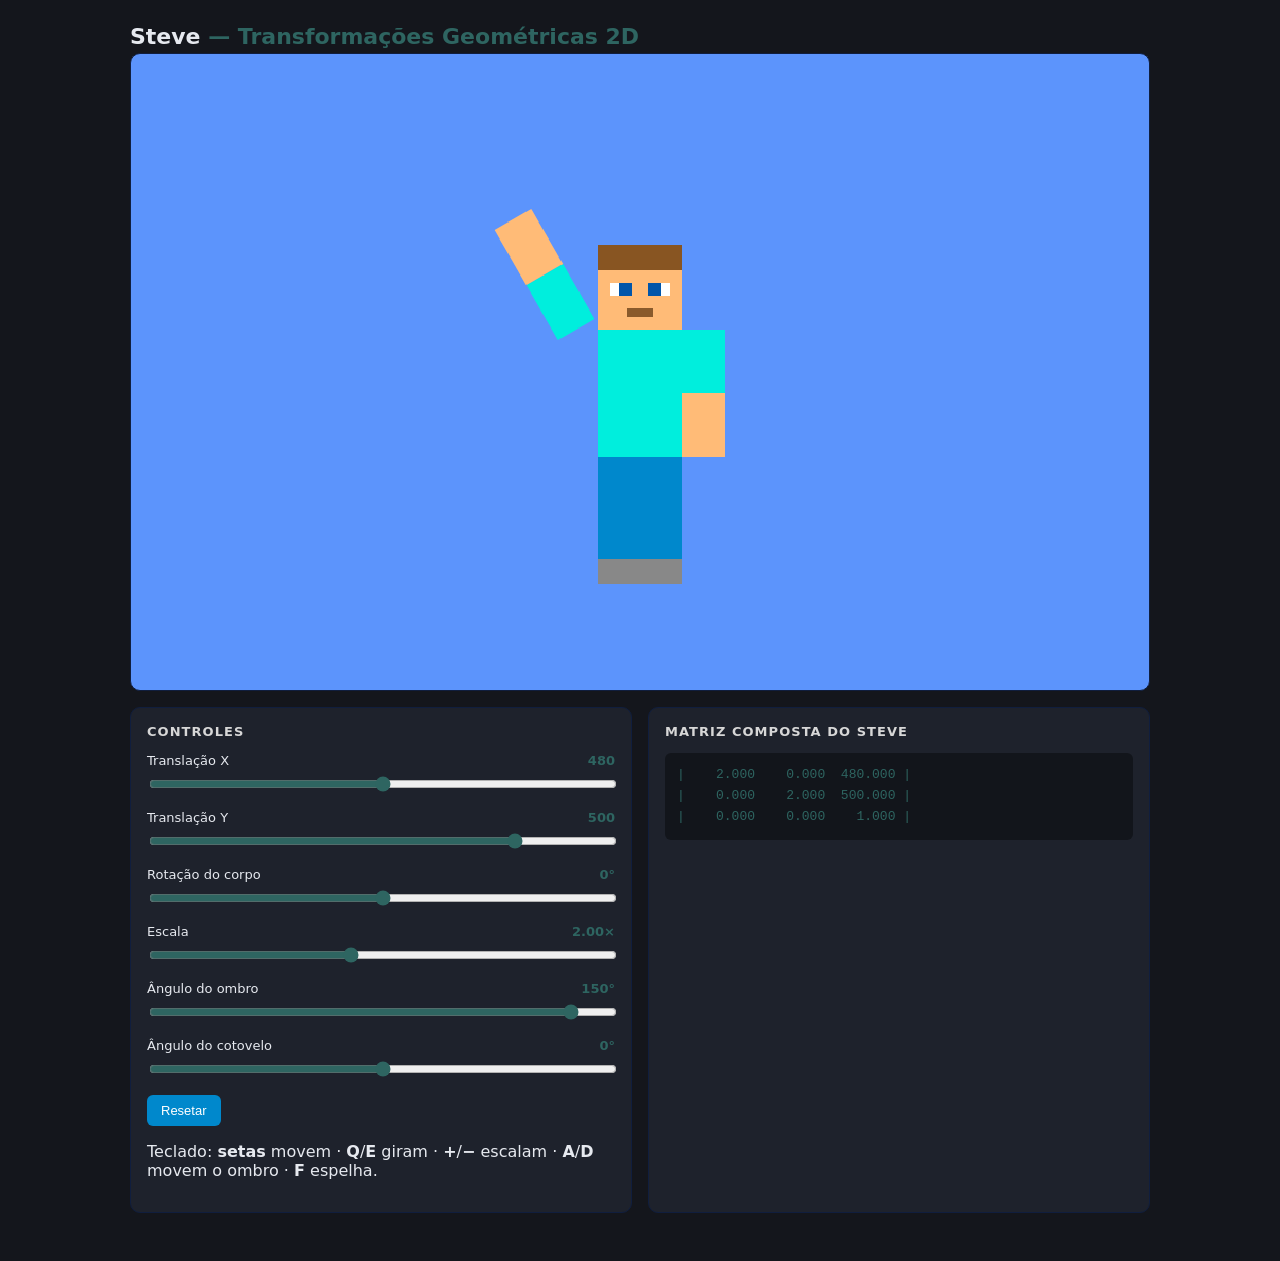
==== index.html @ 73074a7a "Tira a checkbox da reflexao Sai a checkbox e o div que envolvia o botao Resetar, junto com as regras" ====
<!DOCTYPE html>
<html lang="pt-BR">
<head>
<meta charset="UTF-8">
<meta name="viewport" content="width=device-width, initial-scale=1">
<title>Steve — Transformações Geométricas 2D</title>
<link rel="stylesheet" href="css/estilo.css">
</head>
<body>
<div class="wrap">

  <h1>Steve <span>— Transformações Geométricas 2D</span></h1>

  <canvas id="cena" width="960" height="600"></canvas>

  <div class="painel">

    <div class="card">
      <h2>Controles</h2>

      <div class="ctrl">
        <label>Translação X <b id="v-x">480</b></label>
        <input type="range" id="c-x" min="0" max="960" step="1" value="480">
      </div>

      <div class="ctrl">
        <label>Translação Y <b id="v-y">500</b></label>
        <input type="range" id="c-y" min="120" max="600" step="1" value="500">
      </div>

      <div class="ctrl">
        <label>Rotação do corpo <b id="v-r">0°</b></label>
        <input type="range" id="c-r" min="-180" max="180" step="1" value="0">
      </div>

      <div class="ctrl">
        <label>Escala <b id="v-s">2.00×</b></label>
        <input type="range" id="c-s" min="0.5" max="4" step="0.05" value="2">
      </div>

      <div class="ctrl">
        <label>Ângulo do ombro <b id="v-ombro">150°</b></label>
        <input type="range" id="c-ombro" min="-180" max="180" step="1" value="150">
      </div>

      <div class="ctrl">
        <label>Ângulo do cotovelo <b id="v-cotovelo">0°</b></label>
        <input type="range" id="c-cotovelo" min="-90" max="90" step="1" value="0">
      </div>

      <button id="reset">Resetar</button>

      <p class="dica">Teclado: <b>setas</b> movem · <b>Q</b>/<b>E</b> giram · <b>+</b>/<b>−</b> escalam · <b>A</b>/<b>D</b> movem o ombro · <b>F</b> espelha.</p>
    </div>

    <div class="card">
      <h2>Matriz composta do Steve</h2>
      <pre class="matriz" id="matriz">carregando…</pre>
    </div>

  </div>
</div>

<!-- Scripts clássicos, carregados nesta ordem (config primeiro, main por último).
     Não use type="module": módulos ES são bloqueados por CORS no protocolo
     file://, e a entrega exige abrir o index.html sem servidor. -->
<script src="js/config.js"></script>
<script src="js/steve.js"></script>
<script src="js/controles.js"></script>
<script src="js/main.js"></script>
</body>
</html>
---- css/estilo.css ----
* { box-sizing: border-box; }

body {
  margin: 0;
  padding: 24px 16px 48px;
  background: #14161c;
  color: #e6e9ef;
  font-family: "Segoe UI", system-ui, sans-serif;
}

.wrap { max-width: 1020px; margin: 0 auto; }

h1 { font-size: 22px; margin: 0 0 4px; }
h1 span { color: #2e6561; }

canvas {
  display: block;
  width: 100%;
  height: auto;
  border: 1px solid #101e3e;
  border-radius: 10px;
  background: #5c94fc;
  image-rendering: pixelated;
}

.painel {
  display: grid;
  grid-template-columns: 1fr 1fr;
  gap: 16px;
  margin-top: 16px;
}
@media (max-width: 720px) { .painel { grid-template-columns: 1fr; } }

.card {
  background: #1e222c;
  border: 1px solid #101e3e;
  border-radius: 10px;
  padding: 16px;
}
.card h2 {
  font-size: 13px;
  text-transform: uppercase;
  letter-spacing: .08em;
  color: #d7d7d7;
  margin: 0 0 14px;
}

.ctrl { margin-bottom: 14px; }
.ctrl label {
  display: flex;
  justify-content: space-between;
  font-size: 13px;
  margin-bottom: 6px;
}
.ctrl label b { color: #2e6561; font-variant-numeric: tabular-nums; }
input[type=range] { width: 100%; accent-color: #2e6561; }

button {
  background: #0088cc;
  color: #fff;
  border: 0;
  border-radius: 6px;
  padding: 8px 14px;
  font-size: 13px;
  cursor: pointer;
}
button:hover { background: #00a0ee; }

pre.matriz {
  margin: 0;
  font-family: "Cascad", Consolas, monospace;
  font-size: 13px;
  line-height: 1.6;
  color: #2e6561;
  background: #12151b;
  border-radius: 6px;
  padding: 12px;
  overflow-x: auto;
}
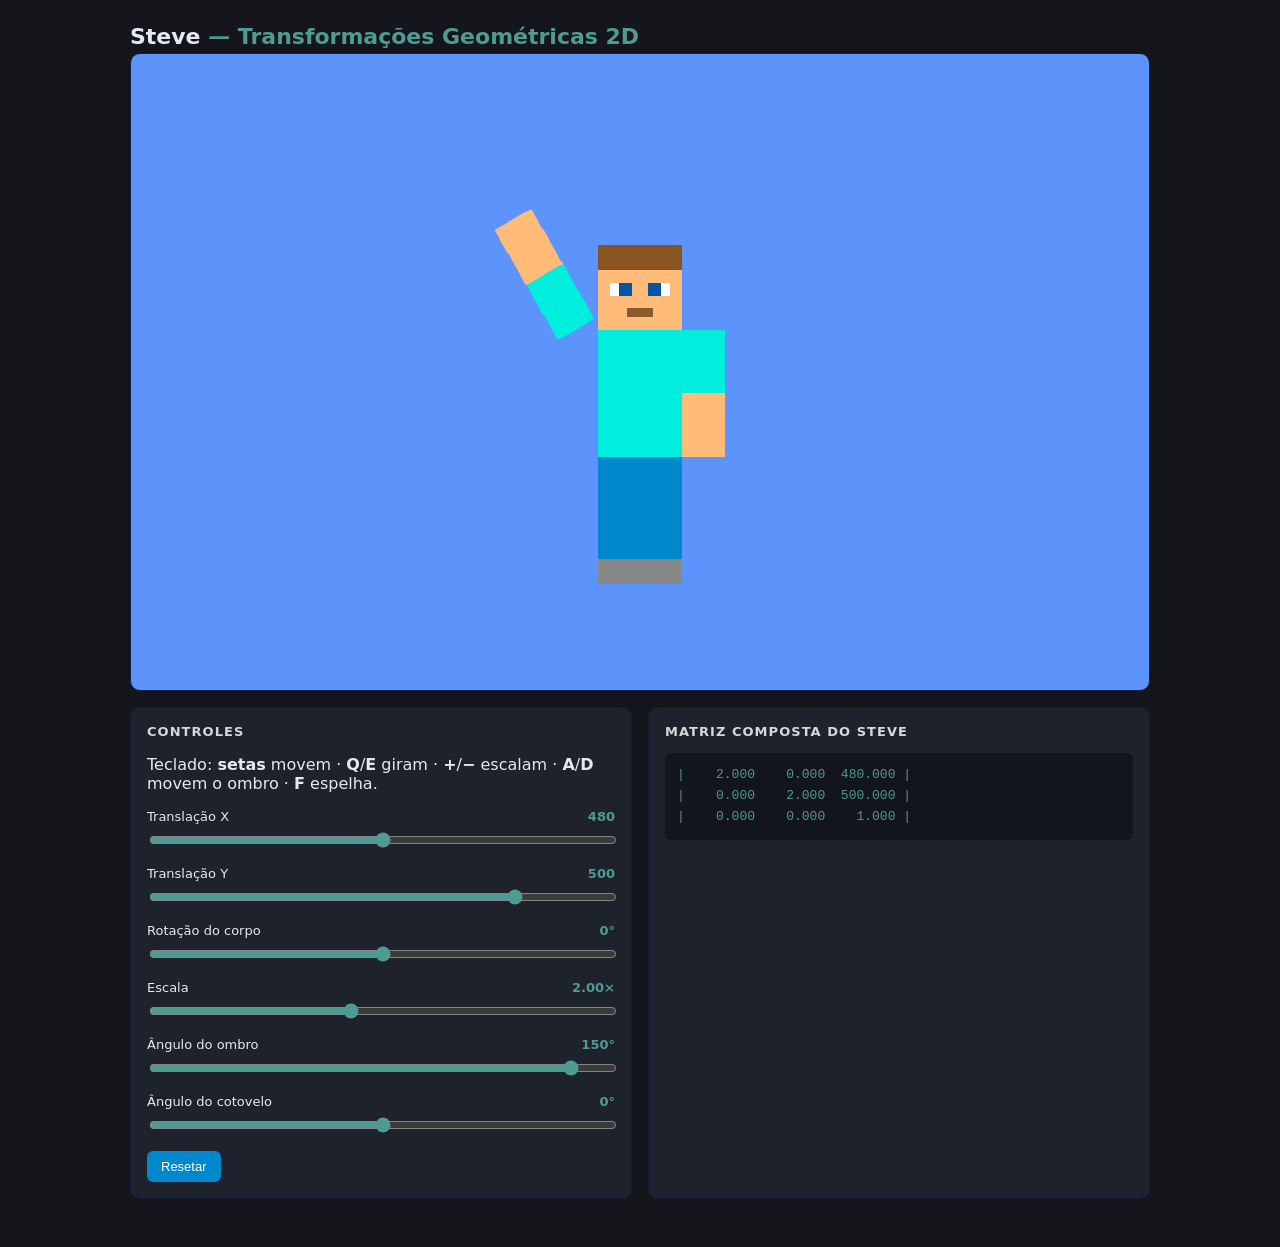
==== commit 5006ce5e: "Move a linha do teclado para o topo do card de controles Estava depois do botao Resetar; passa a fic" ====
--- a/index.html
+++ b/index.html
@@ -17,6 +17,8 @@
 
     <div class="card">
       <h2>Controles</h2>
+
+      <p class="dica">Teclado: <b>setas</b> movem · <b>Q</b>/<b>E</b> giram · <b>+</b>/<b>−</b> escalam · <b>A</b>/<b>D</b> movem o ombro · <b>F</b> espelha.</p>
 
       <div class="ctrl">
         <label>Translação X <b id="v-x">480</b></label>
@@ -49,8 +51,6 @@
       </div>
 
       <button id="reset">Resetar</button>
-
-      <p class="dica">Teclado: <b>setas</b> movem · <b>Q</b>/<b>E</b> giram · <b>+</b>/<b>−</b> escalam · <b>A</b>/<b>D</b> movem o ombro · <b>F</b> espelha.</p>
     </div>
 
     <div class="card">
--- a/css/estilo.css
+++ b/css/estilo.css
@@ -11,7 +11,7 @@
 .wrap { max-width: 1020px; margin: 0 auto; }
 
 h1 { font-size: 22px; margin: 0 0 4px; }
-h1 span { color: #2e6561; }
+h1 span { color: #4f9a92; }
 
 canvas {
   display: block;
@@ -52,8 +52,8 @@
   font-size: 13px;
   margin-bottom: 6px;
 }
-.ctrl label b { color: #2e6561; font-variant-numeric: tabular-nums; }
-input[type=range] { width: 100%; accent-color: #2e6561; }
+.ctrl label b { color: #4f9a92; font-variant-numeric: tabular-nums; }
+input[type=range] { width: 100%; accent-color: #4f9a92; }
 
 button {
   background: #0088cc;
@@ -68,10 +68,9 @@
 
 pre.matriz {
   margin: 0;
-  font-family: "Cascad", Consolas, monospace;
   font-size: 13px;
   line-height: 1.6;
-  color: #2e6561;
+  color: #4f9a92;
   background: #12151b;
   border-radius: 6px;
   padding: 12px;
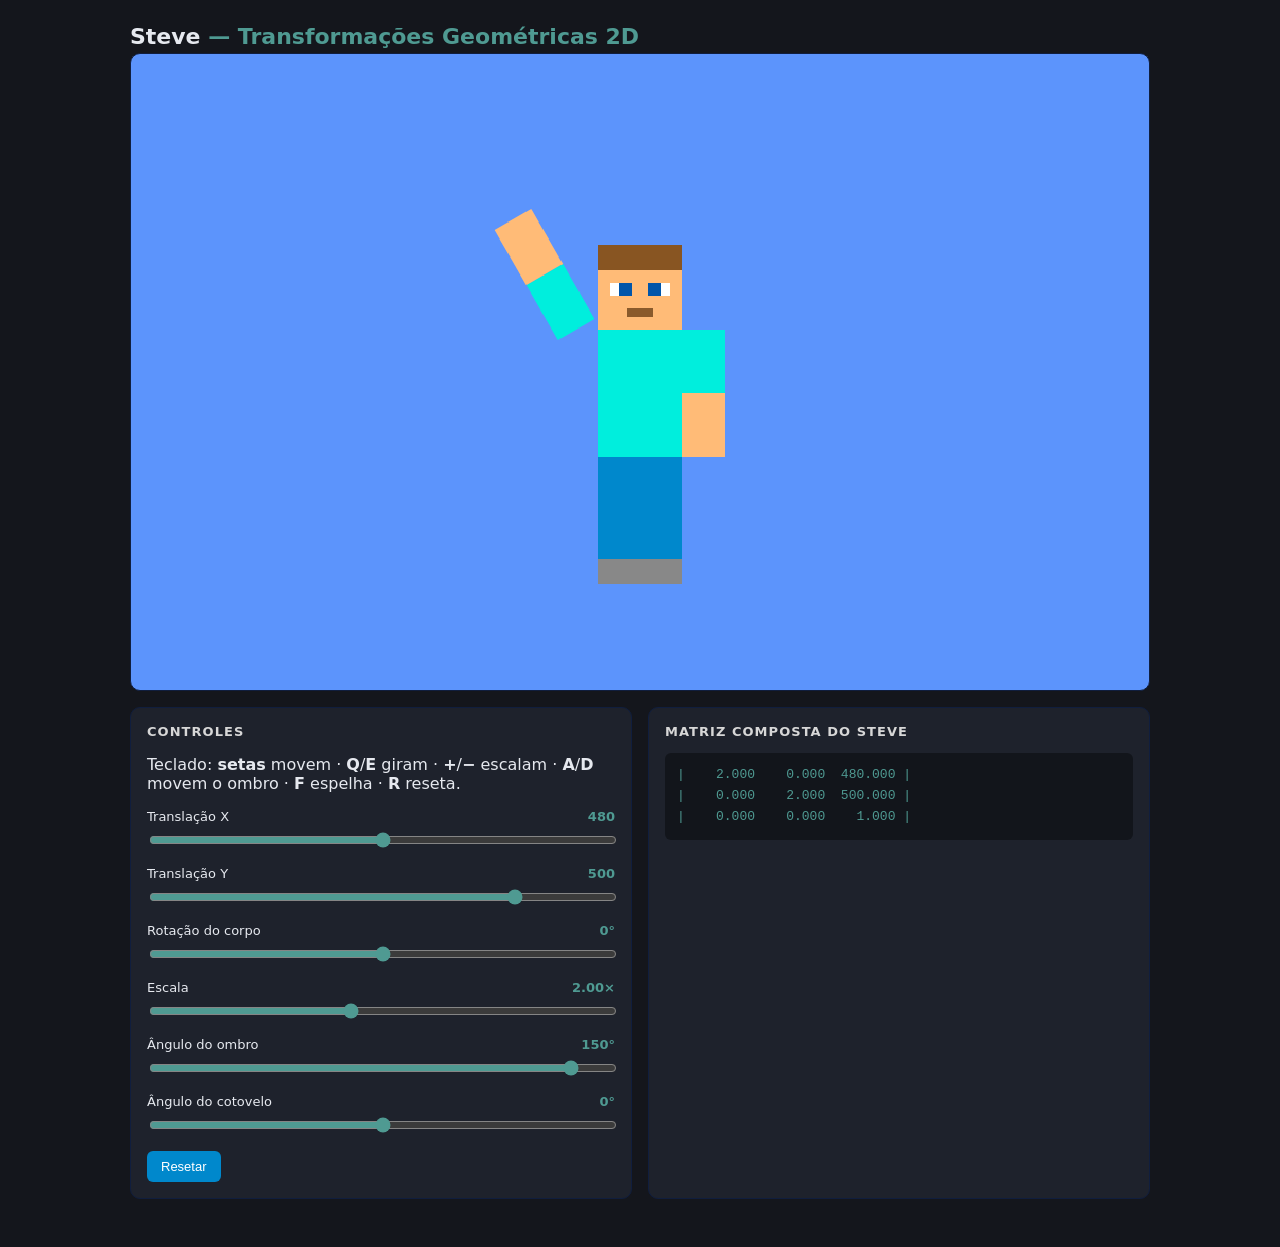
==== commit ed546ddf: "Adiciona a tecla R para resetar Mesma tecla do exemplo-nota10 do professor, que usa R para voltar ca" ====
--- a/index.html
+++ b/index.html
@@ -18,7 +18,7 @@
     <div class="card">
       <h2>Controles</h2>
 
-      <p class="dica">Teclado: <b>setas</b> movem · <b>Q</b>/<b>E</b> giram · <b>+</b>/<b>−</b> escalam · <b>A</b>/<b>D</b> movem o ombro · <b>F</b> espelha.</p>
+      <p class="dica">Teclado: <b>setas</b> movem · <b>Q</b>/<b>E</b> giram · <b>+</b>/<b>−</b> escalam · <b>A</b>/<b>D</b> movem o ombro · <b>F</b> espelha · <b>R</b> reseta.</p>
 
       <div class="ctrl">
         <label>Translação X <b id="v-x">480</b></label>
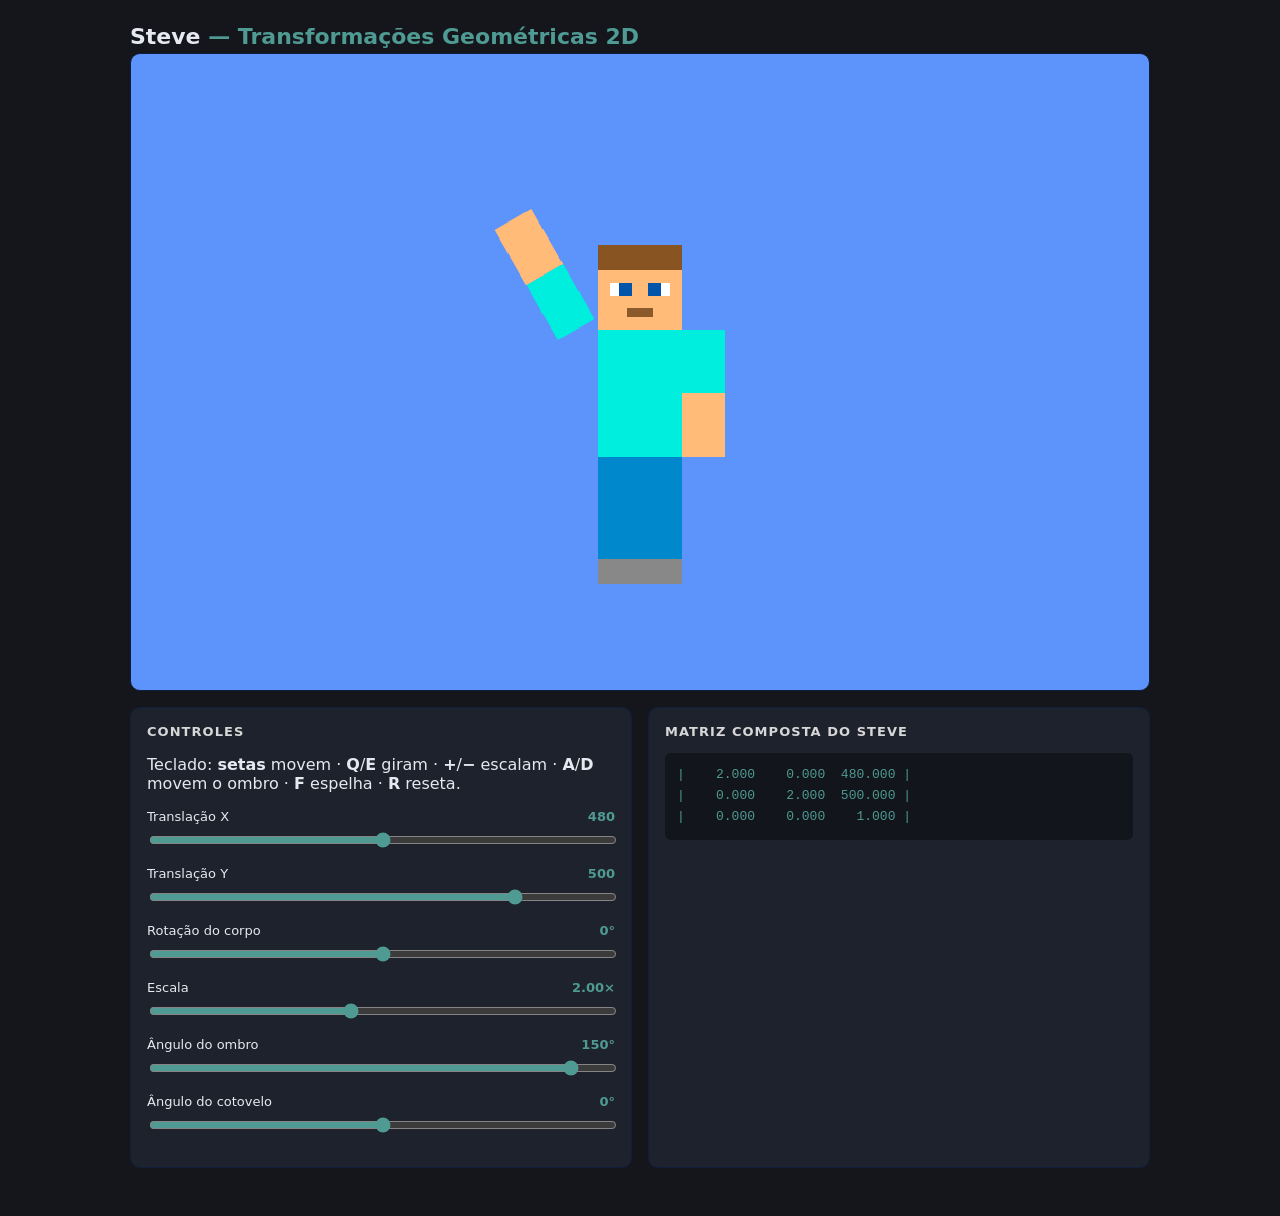
==== commit 1abcd973: "Remove o botao Resetar O reset agora e so pela tecla R. Saem tambem as regras button e button:hover " ====
--- a/index.html
+++ b/index.html
@@ -50,7 +50,6 @@
         <input type="range" id="c-cotovelo" min="-90" max="90" step="1" value="0">
       </div>
 
-      <button id="reset">Resetar</button>
     </div>
 
     <div class="card">
--- a/css/estilo.css
+++ b/css/estilo.css
@@ -55,17 +55,6 @@
 .ctrl label b { color: #4f9a92; font-variant-numeric: tabular-nums; }
 input[type=range] { width: 100%; accent-color: #4f9a92; }
 
-button {
-  background: #0088cc;
-  color: #fff;
-  border: 0;
-  border-radius: 6px;
-  padding: 8px 14px;
-  font-size: 13px;
-  cursor: pointer;
-}
-button:hover { background: #00a0ee; }
-
 pre.matriz {
   margin: 0;
   font-size: 13px;
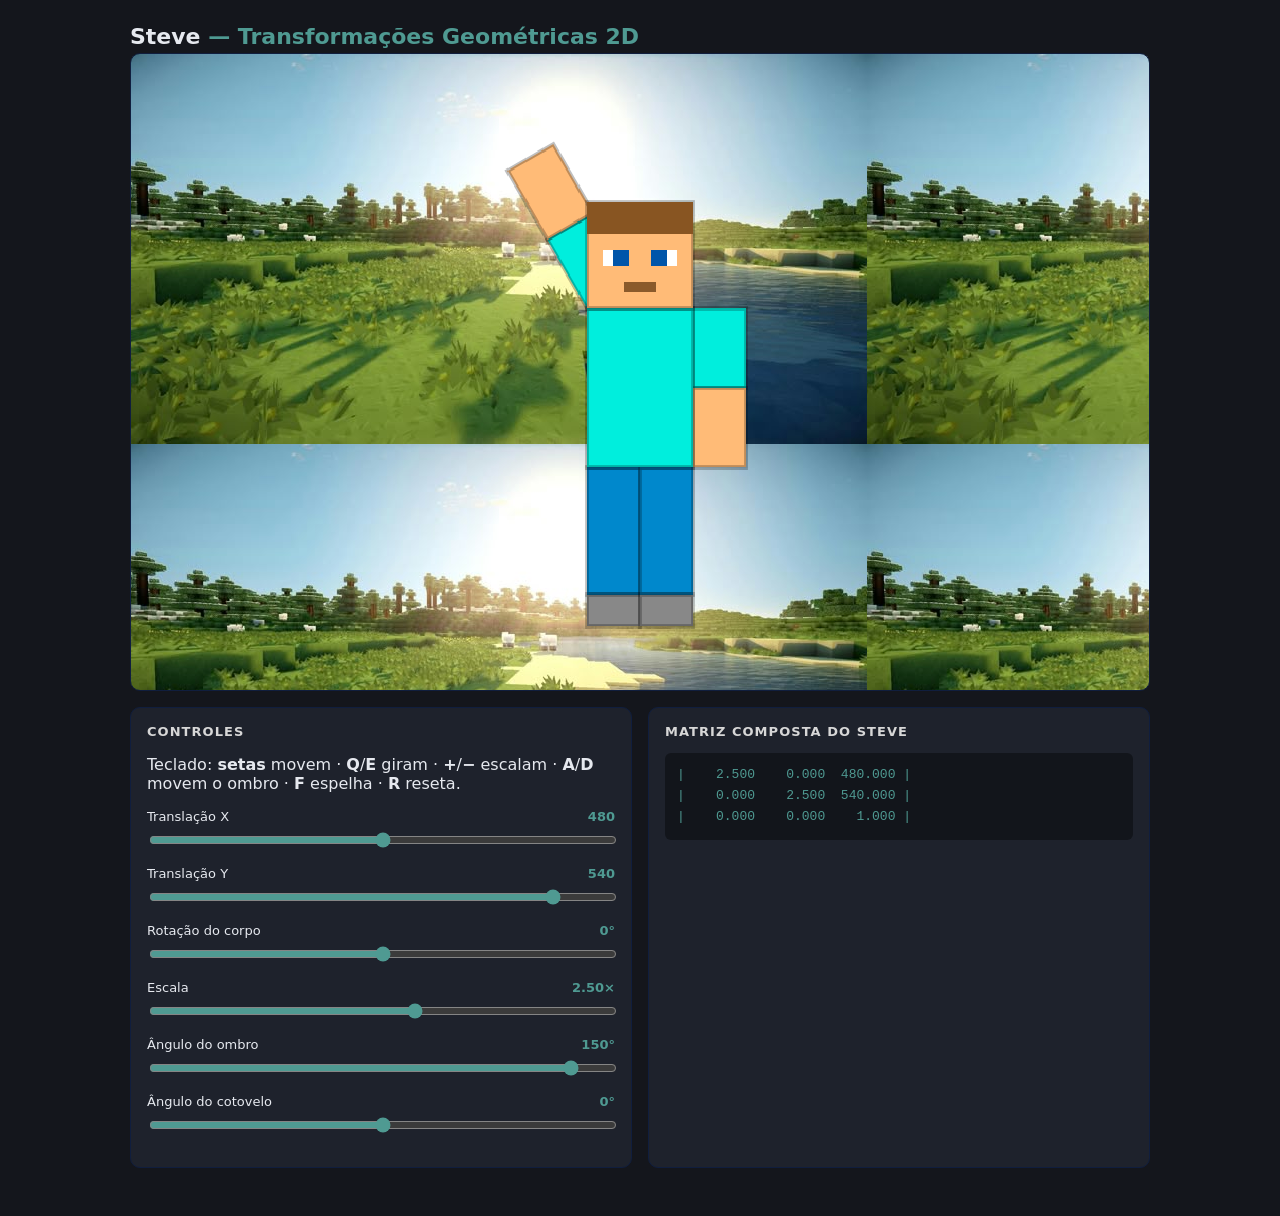
==== commit e5e62442: "Corrige o braco solto e melhora a leitura do Steve O pivo do ombro estava no centro do braco (-30). " ====
--- a/index.html
+++ b/index.html
@@ -18,7 +18,7 @@
     <div class="card">
       <h2>Controles</h2>
 
-      <p class="dica">Teclado: <b>setas</b> movem · <b>Q</b>/<b>E</b> giram · <b>+</b>/<b>−</b> escalam · <b>A</b>/<b>D</b> movem o ombro · <b>F</b> espelha · <b>R</b> reseta.</p>
+      <p>Teclado: <b>setas</b> movem · <b>Q</b>/<b>E</b> giram · <b>+</b>/<b>−</b> escalam · <b>A</b>/<b>D</b> movem o ombro · <b>F</b> espelha · <b>R</b> reseta.</p>
 
       <div class="ctrl">
         <label>Translação X <b id="v-x">480</b></label>
@@ -26,8 +26,8 @@
       </div>
 
       <div class="ctrl">
-        <label>Translação Y <b id="v-y">500</b></label>
-        <input type="range" id="c-y" min="120" max="600" step="1" value="500">
+        <label>Translação Y <b id="v-y">540</b></label>
+        <input type="range" id="c-y" min="120" max="600" step="1" value="540">
       </div>
 
       <div class="ctrl">
@@ -36,8 +36,8 @@
       </div>
 
       <div class="ctrl">
-        <label>Escala <b id="v-s">2.00×</b></label>
-        <input type="range" id="c-s" min="0.5" max="4" step="0.05" value="2">
+        <label>Escala <b id="v-s">2.50×</b></label>
+        <input type="range" id="c-s" min="0.5" max="4" step="0.05" value="2.5">
       </div>
 
       <div class="ctrl">
@@ -60,9 +60,6 @@
   </div>
 </div>
 
-<!-- Scripts clássicos, carregados nesta ordem (config primeiro, main por último).
-     Não use type="module": módulos ES são bloqueados por CORS no protocolo
-     file://, e a entrega exige abrir o index.html sem servidor. -->
 <script src="js/config.js"></script>
 <script src="js/steve.js"></script>
 <script src="js/controles.js"></script>
--- a/css/estilo.css
+++ b/css/estilo.css
@@ -19,7 +19,8 @@
   height: auto;
   border: 1px solid #101e3e;
   border-radius: 10px;
-  background: #5c94fc;
+  background-image: linear-gradient(black, white);
+  background-image: url("cenario-steve.jpg");
   image-rendering: pixelated;
 }
 
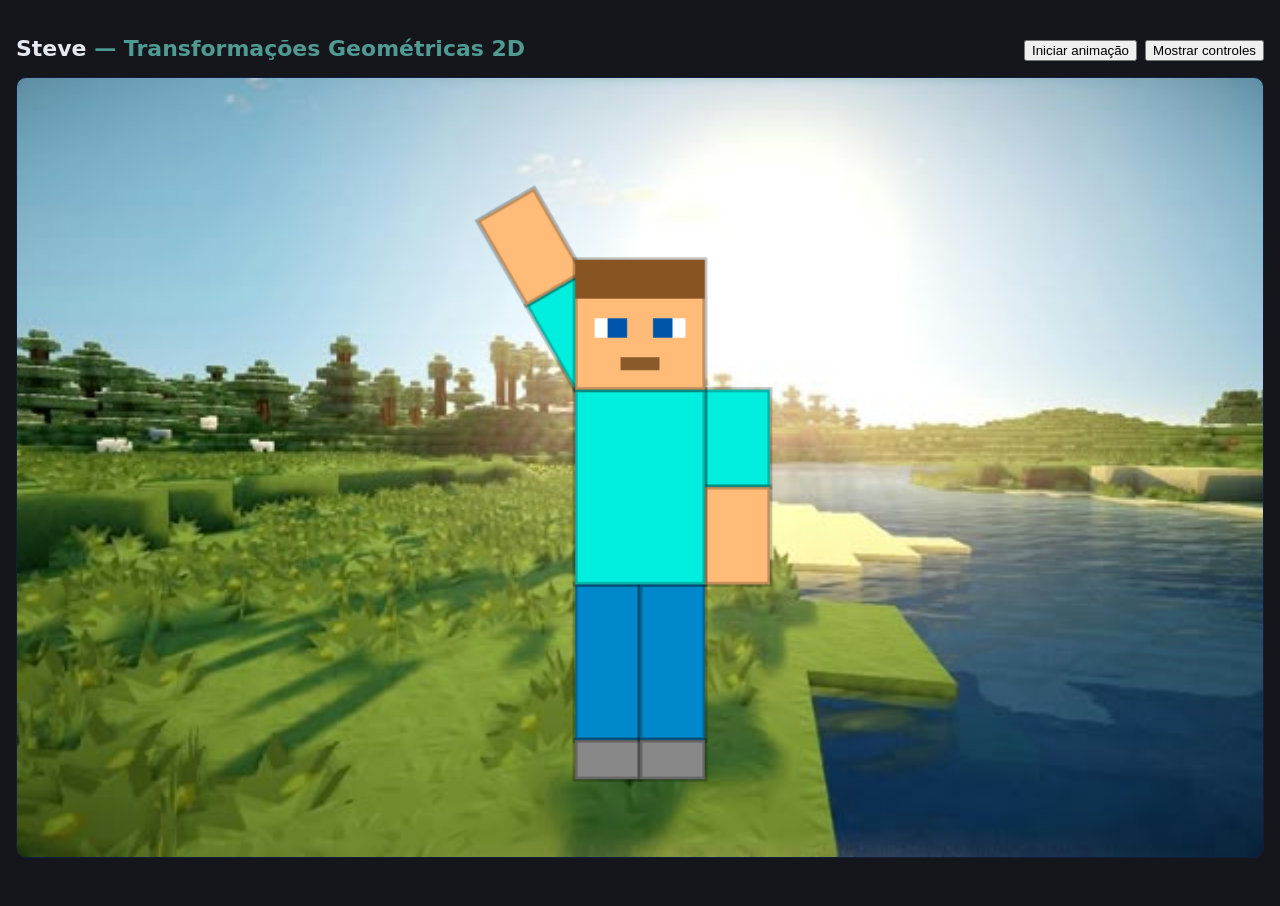
==== commit 740ca196: "ajeitar layout do site, adicionar botoes pra mostrar e esconder controles" ====
--- a/index.html
+++ b/index.html
@@ -9,60 +9,72 @@
 <body>
 <div class="wrap">
 
-  <h1>Steve <span>— Transformações Geométricas 2D</span></h1>
+  <header>
+    <h1>Steve <span>— Transformações Geométricas 2D</span></h1>
+    <div id="buttons">
+      <button type="button" id="play-button">Iniciar animação</button>
+      <button type="button" id="controls-toggle">Mostrar controles</button>
+    </div>
+  </header>
 
-  <canvas id="cena" width="960" height="600"></canvas>
+  <main>
+    <canvas id="cena" width="960" height="600"></canvas>
 
-  <div class="painel">
+    <div id="painel-wrapper">
+      <div class="painel">
 
-    <div class="card">
-      <h2>Controles</h2>
+        <div class="card">
+          <h2>Controles</h2>
 
-      <p>Teclado: <b>setas</b> movem · <b>Q</b>/<b>E</b> giram · <b>+</b>/<b>−</b> escalam · <b>A</b>/<b>D</b> movem o ombro · <b>F</b> espelha · <b>R</b> reseta.</p>
+          <p>Teclado: <b>setas</b> movem · <b>Q</b>/<b>E</b> giram · <b>+</b>/<b>−</b> escalam · <b>A</b>/<b>D</b> movem o ombro · <b>F</b> espelha · <b>R</b> reseta.</p>
 
-      <div class="ctrl">
-        <label>Translação X <b id="v-x">480</b></label>
-        <input type="range" id="c-x" min="0" max="960" step="1" value="480">
+          <div class="ctrl">
+            <label>Translação X <b id="v-x">480</b></label>
+            <input type="range" id="c-x" min="0" max="960" step="1" value="480">
+          </div>
+
+          <div class="ctrl">
+            <label>Translação Y <b id="v-y">540</b></label>
+            <input type="range" id="c-y" min="120" max="600" step="1" value="540">
+          </div>
+
+          <div class="ctrl">
+            <label>Rotação do corpo <b id="v-r">0°</b></label>
+            <input type="range" id="c-r" min="-180" max="180" step="1" value="0">
+          </div>
+
+          <div class="ctrl">
+            <label>Escala <b id="v-s">2.50×</b></label>
+            <input type="range" id="c-s" min="0.5" max="4" step="0.05" value="2.5">
+          </div>
+
+          <div class="ctrl">
+            <label>Ângulo do ombro <b id="v-ombro">150°</b></label>
+            <input type="range" id="c-ombro" min="-180" max="180" step="1" value="150">
+          </div>
+
+          <div class="ctrl">
+            <label>Ângulo do cotovelo <b id="v-cotovelo">0°</b></label>
+            <input type="range" id="c-cotovelo" min="-90" max="90" step="1" value="0">
+          </div>
+
+        </div>
+
+        <div class="card">
+          <h2>Matriz composta do Steve</h2>
+          <pre class="matriz" id="matriz">carregando…</pre>
+        </div>
+
       </div>
-
-      <div class="ctrl">
-        <label>Translação Y <b id="v-y">540</b></label>
-        <input type="range" id="c-y" min="120" max="600" step="1" value="540">
-      </div>
-
-      <div class="ctrl">
-        <label>Rotação do corpo <b id="v-r">0°</b></label>
-        <input type="range" id="c-r" min="-180" max="180" step="1" value="0">
-      </div>
-
-      <div class="ctrl">
-        <label>Escala <b id="v-s">2.50×</b></label>
-        <input type="range" id="c-s" min="0.5" max="4" step="0.05" value="2.5">
-      </div>
-
-      <div class="ctrl">
-        <label>Ângulo do ombro <b id="v-ombro">150°</b></label>
-        <input type="range" id="c-ombro" min="-180" max="180" step="1" value="150">
-      </div>
-
-      <div class="ctrl">
-        <label>Ângulo do cotovelo <b id="v-cotovelo">0°</b></label>
-        <input type="range" id="c-cotovelo" min="-90" max="90" step="1" value="0">
-      </div>
-
     </div>
-
-    <div class="card">
-      <h2>Matriz composta do Steve</h2>
-      <pre class="matriz" id="matriz">carregando…</pre>
-    </div>
-
-  </div>
+  </main>
 </div>
 
 <script src="js/config.js"></script>
 <script src="js/steve.js"></script>
 <script src="js/controles.js"></script>
 <script src="js/main.js"></script>
+<!-- <script src="js/animacao.js" type="module"></script> -->
+<script src="js/botoes.js"></script>
 </body>
 </html>
--- a/css/estilo.css
+++ b/css/estilo.css
@@ -8,10 +8,39 @@
   font-family: "Segoe UI", system-ui, sans-serif;
 }
 
-.wrap { max-width: 1020px; margin: 0 auto; }
+.wrap { max-width: 1280px; margin: 0 auto; }
+
+header {
+  display: flex;
+  align-items: center;
+  justify-content: space-between;
+  position: sticky;
+  top: 0;
+  z-index: 10;
+  background: #14161c;
+  padding: 12px 0;
+}
+
+header button {
+  cursor: pointer;
+}
+
+#buttons {
+  display: flex;
+  flex-direction: row;
+  gap: 0.5rem;
+}
 
 h1 { font-size: 22px; margin: 0 0 4px; }
 h1 span { color: #4f9a92; }
+
+main {
+  display: flex;
+  flex-direction: row;
+  align-items: flex-start;
+  gap: 20px;
+  max-height: calc(100vh - 100px);
+}
 
 canvas {
   display: block;
@@ -19,24 +48,70 @@
   height: auto;
   border: 1px solid #101e3e;
   border-radius: 10px;
-  background-image: linear-gradient(black, white);
   background-image: url("cenario-steve.jpg");
-  image-rendering: pixelated;
+  background-size: cover;
+  background-position: center;
+  background-repeat: no-repeat;
+  flex: 1;
+  min-width: 0;
+  position: sticky;
+  top: 80px;
 }
 
 .painel {
-  display: grid;
-  grid-template-columns: 1fr 1fr;
+  display: flex;
+  flex-direction: column;
   gap: 16px;
-  margin-top: 16px;
+  width: 100%;
+  height: 100%;
+  overflow-y: auto;
+  padding-right: 4px;
 }
+
+.painel .card:first-child {
+  flex: 1;
+}
+
+.painel .card:last-child {
+  flex: 0 0 auto;
+}
+
+#painel-wrapper {
+  display: none;
+  flex: 0 0 300px;
+  width: 300px;
+  max-height: calc(100vh - 100px);
+  position: sticky;
+  top: 80px;
+}
+
+#painel-wrapper.active {
+  display: flex;
+  flex-direction: column;
+}
+
+@media (max-width: 820px) {
+  main {
+    flex-direction: column;
+  }
+
+  canvas.diminuido {
+    max-width: 100%;
+  }
+
+  #painel-wrapper {
+    width: 100%;
+  }
+}
+
 @media (max-width: 720px) { .painel { grid-template-columns: 1fr; } }
 
 .card {
   background: #1e222c;
   border: 1px solid #101e3e;
   border-radius: 10px;
-  padding: 16px;
+  padding: 12px;
+  overflow-y: auto;
 }
 .card h2 {
   font-size: 13px;
@@ -44,6 +119,9 @@
   letter-spacing: .08em;
   color: #d7d7d7;
   margin: 0 0 14px;
+}
+.card p {
+  font-size: 13px;
 }
 
 .ctrl { margin-bottom: 14px; }
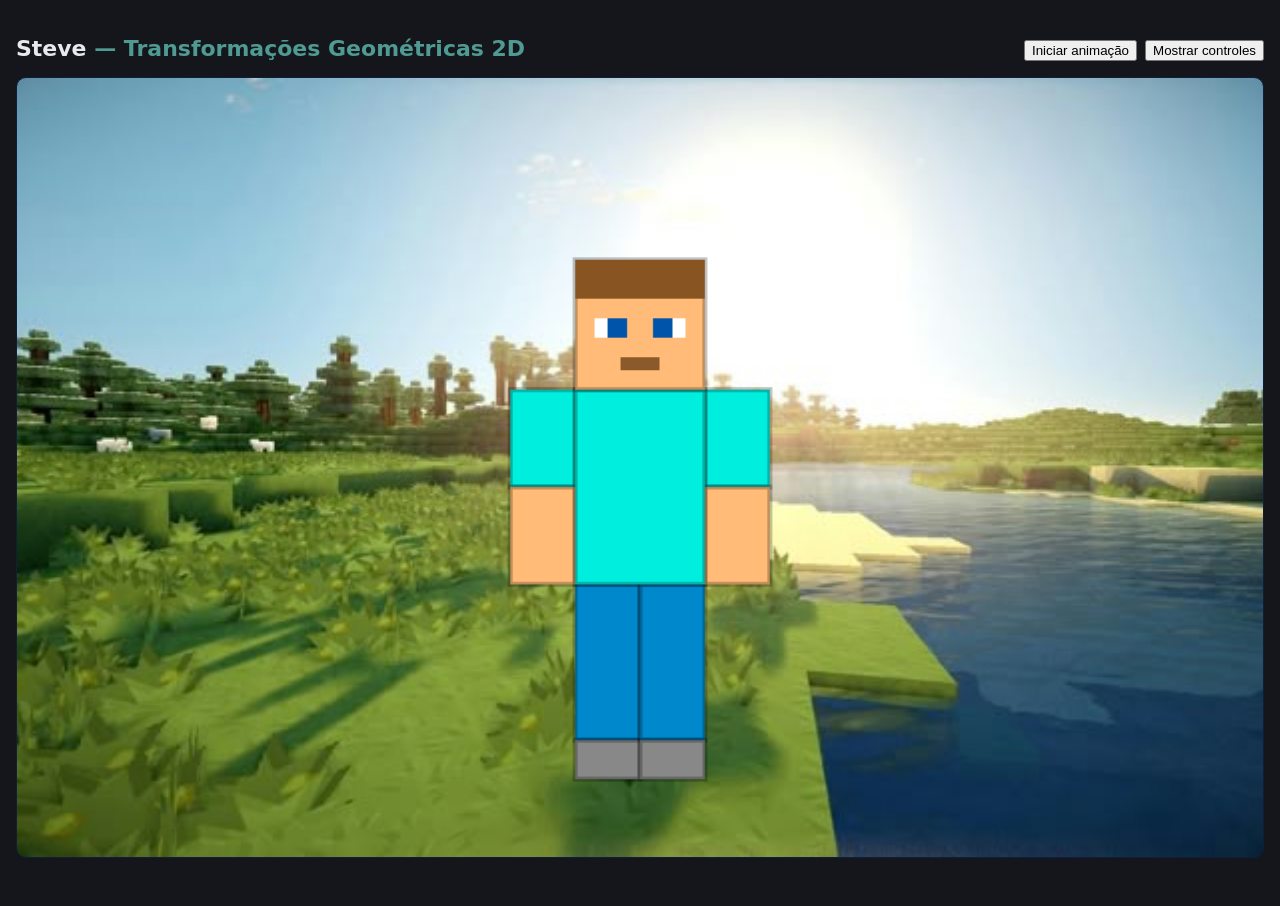
==== commit d8599c3a: "feat: animação finalizada" ====
--- a/index.html
+++ b/index.html
@@ -74,7 +74,7 @@
 <script src="js/steve.js"></script>
 <script src="js/controles.js"></script>
 <script src="js/main.js"></script>
-<!-- <script src="js/animacao.js" type="module"></script> -->
+<script src="js/animacao.js"></script>
 <script src="js/botoes.js"></script>
 </body>
 </html>
